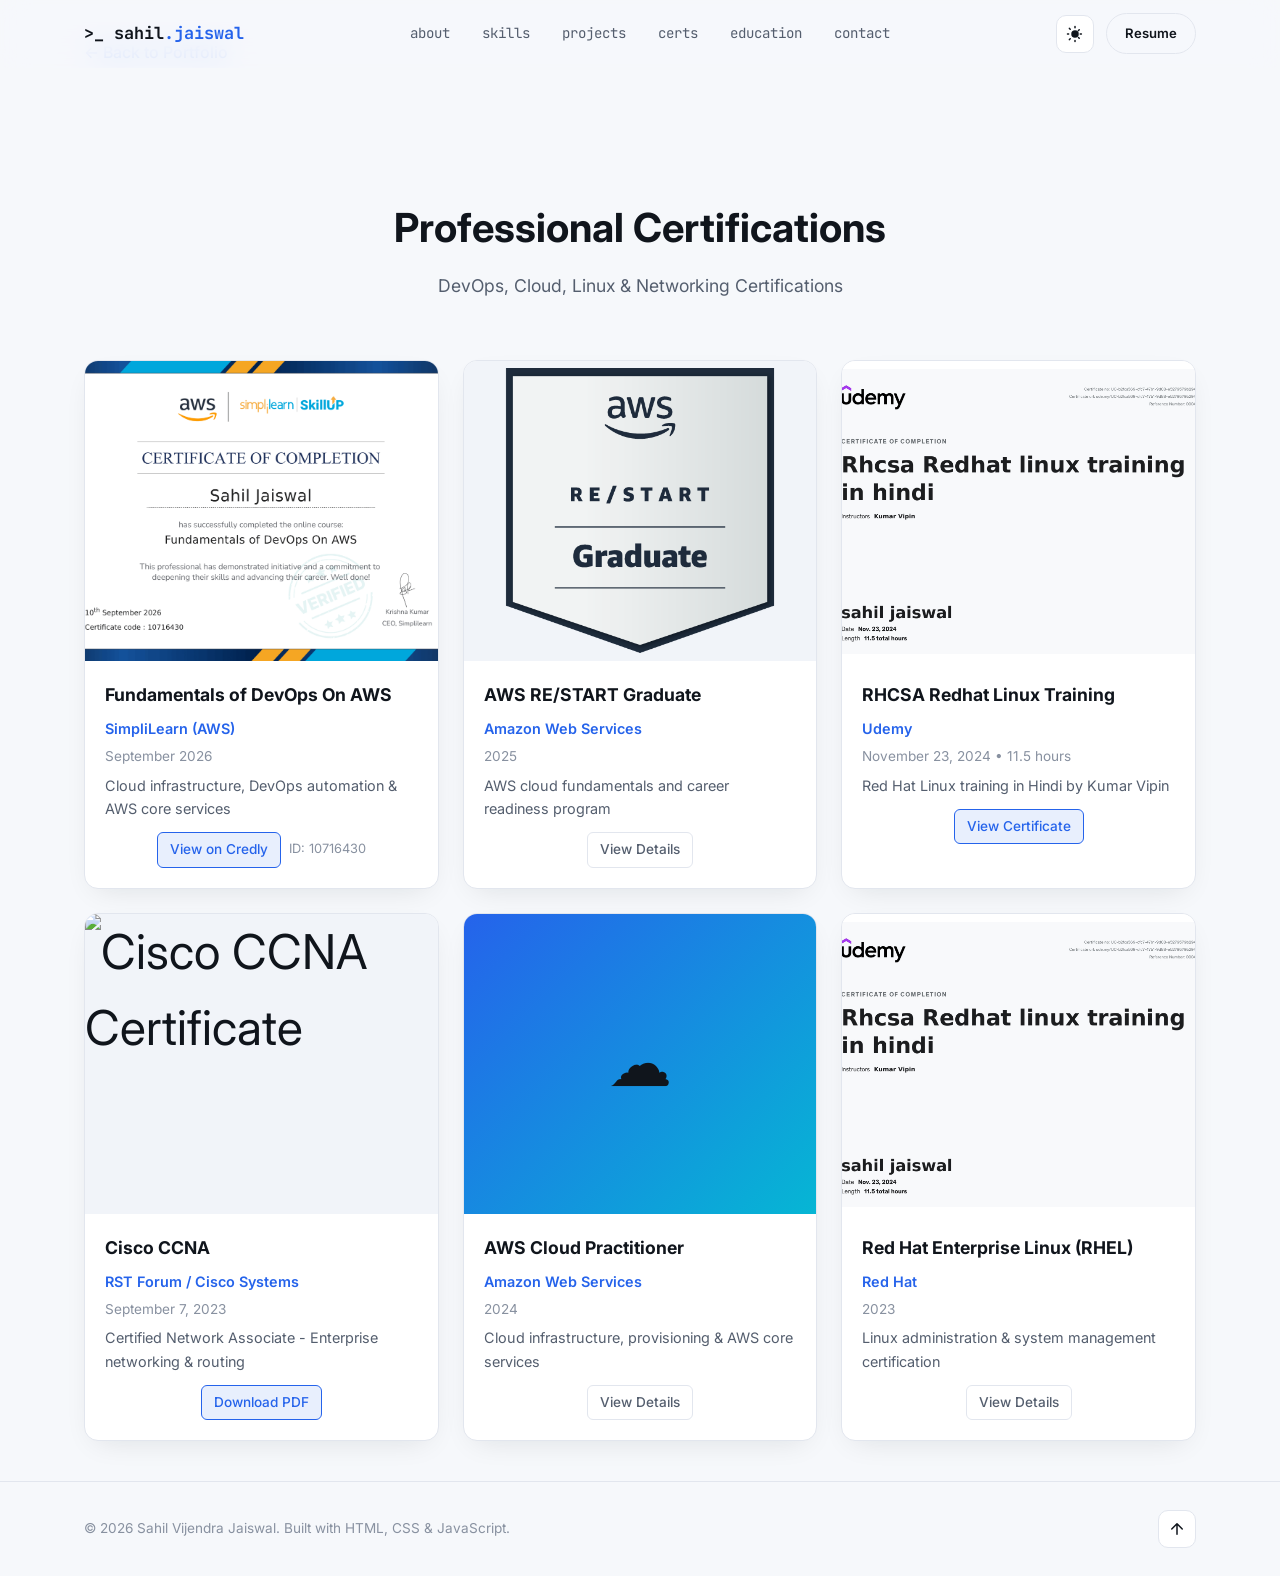
==== certificates.html @ f14d8844 "Create certificates gallery and resume update guide - Add certificates.html gallery page with all 6 " ====
<!DOCTYPE html>
<html lang="en">
<head>
<meta charset="UTF-8">
<meta name="viewport" content="width=device-width, initial-scale=1.0">
<title>Sahil Jaiswal | Certifications & Credentials</title>
<meta name="description" content="Professional certifications and credentials of Sahil Vijendra Jaiswal - DevOps Engineer, Cloud Engineer, Linux Administrator.">
<link rel="preconnect" href="https://fonts.googleapis.com">
<link rel="preconnect" href="https://fonts.gstatic.com" crossorigin>
<link href="https://fonts.googleapis.com/css2?family=JetBrains+Mono:wght@400;500;700&family=Inter:wght@400;500;600;700;800&display=swap" rel="stylesheet">
<link rel="stylesheet" href="css/style.css">
<link rel="icon" href="data:image/svg+xml,<svg xmlns=%22http://www.w3.org/2000/svg%22 viewBox=%220 0 100 100%22><text y=%22.9em%22 font-size=%2290%22>🎓</text></svg>">
<style>
  .cert-gallery { max-width: 1160px; margin: 0 auto; padding: 40px 24px; }
  .cert-hero { text-align: center; margin-bottom: 60px; padding-top: 100px; }
  .cert-hero h1 { font-size: 2.5rem; margin: 0 0 12px; color: var(--text); }
  .cert-hero p { color: var(--text-muted); font-size: 1.1rem; margin: 0; }
  .cert-items { display: grid; grid-template-columns: repeat(auto-fit, minmax(320px, 1fr)); gap: 24px; }
  .cert-item {
    background: var(--surface); border: 1px solid var(--border); border-radius: var(--radius);
    overflow: hidden; transition: transform var(--transition), box-shadow var(--transition);
    box-shadow: var(--shadow);
  }
  .cert-item:hover { transform: translateY(-8px); border-color: var(--accent); box-shadow: 0 20px 40px rgba(37,99,235,.15); }
  .cert-image { width: 100%; height: 300px; object-fit: cover; background: var(--surface-2); display: block; }
  .cert-info { padding: 20px; }
  .cert-info h3 { margin: 0 0 8px; font-size: 1.1rem; color: var(--text); }
  .cert-info p { margin: 0 0 6px; font-size: .9rem; color: var(--text-muted); }
  .cert-info .issuer { font-weight: 600; color: var(--accent); }
  .cert-info .date { font-size: .85rem; color: var(--text-faint); }
  .cert-links { display: flex; gap: 8px; margin-top: 12px; flex-wrap: wrap; }
  .cert-btn {
    display: inline-block; padding: 6px 12px; font-size: .85rem;
    background: var(--accent-soft); color: var(--accent); border: 1px solid var(--accent);
    border-radius: 6px; text-decoration: none; transition: all var(--transition);
    font-weight: 500;
  }
  .cert-btn:hover { background: var(--accent); color: var(--surface); }
  .cert-btn.secondary { background: transparent; border-color: var(--border); color: var(--text-muted); }
  .cert-btn.secondary:hover { background: var(--surface-2); border-color: var(--accent); color: var(--accent); }
  .back-link { display: inline-block; margin-bottom: 30px; color: var(--accent); text-decoration: none; font-weight: 500; }
  .back-link:hover { text-decoration: underline; }
  @media (max-width: 768px) {
    .cert-hero h1 { font-size: 1.8rem; }
    .cert-items { grid-template-columns: 1fr; }
  }
</style>
</head>
<body>

<div class="progress-bar" id="progressBar"></div>

<header class="nav" id="nav">
  <div class="nav-inner">
    <a href="index.html" class="logo">&gt;_ <span>sahil<span class="accent">.jaiswal</span></span></a>
    <nav class="nav-links" id="navLinks">
      <a href="index.html#about" class="nav-link">about</a>
      <a href="index.html#skills" class="nav-link">skills</a>
      <a href="index.html#projects" class="nav-link">projects</a>
      <a href="index.html#certifications" class="nav-link">certs</a>
      <a href="index.html#education" class="nav-link">education</a>
      <a href="index.html#contact" class="nav-link">contact</a>
    </nav>
    <div class="nav-actions">
      <button id="themeToggle" class="icon-btn" aria-label="Toggle theme" title="Toggle theme">
        <svg id="iconSun" viewBox="0 0 24 24" width="18" height="18"><path fill="currentColor" d="M12 4.5a1 1 0 0 1-1-1V2a1 1 0 0 1 2 0v1.5a1 1 0 0 1-1 1Zm0 15a1 1 0 0 1 1 1V22a1 1 0 0 1-2 0v-1.5a1 1 0 0 1 1-1ZM4.5 12a1 1 0 0 1-1 1H2a1 1 0 0 1 0-2h1.5a1 1 0 0 1 1 1Zm17 0a1 1 0 0 1-1 1H19a1 1 0 0 1 0-2h1.5a1 1 0 0 1 1 1ZM6.34 6.34a1 1 0 0 1-1.42 0L3.87 5.29a1 1 0 1 1 1.41-1.41l1.06 1.05a1 1 0 0 1 0 1.41Zm12.02 12.02a1 1 0 0 1-1.41 0l-1.06-1.05a1 1 0 0 1 1.41-1.41l1.06 1.05a1 1 0 0 1 0 1.41ZM6.34 17.66a1 1 0 0 1 0 1.41l-1.06 1.05a1 1 0 1 1-1.41-1.41l1.06-1.05a1 1 0 0 1 1.41 0Zm12.02-12.02a1 1 0 0 1 0 1.41l-1.06 1.05a1 1 0 1 1-1.41-1.41l1.06-1.05a1 1 0 0 1 1.41 0ZM12 7a5 5 0 1 1 0 10 5 5 0 0 1 0-10Z"/></svg>
        <svg id="iconMoon" viewBox="0 0 24 24" width="18" height="18" style="display:none"><path fill="currentColor" d="M21.75 15.25A9.5 9.5 0 0 1 8.75 2.25a.75.75 0 0 0-.9-.98A10.5 10.5 0 1 0 22.73 16.15a.75.75 0 0 0-.98-.9Z"/></svg>
      </button>
      <a href="assets/resume.pdf" class="btn btn-sm btn-outline" download>Resume</a>
      <button class="hamburger" id="hamburger" aria-label="Menu"><span></span><span></span><span></span></button>
    </div>
  </div>
</header>

<main class="cert-gallery">
  <a href="index.html" class="back-link">← Back to Portfolio</a>

  <div class="cert-hero">
    <h1>Professional Certifications</h1>
    <p>DevOps, Cloud, Linux & Networking Certifications</p>
  </div>

  <div class="cert-items">
    <!-- 1. AWS DevOps -->
    <div class="cert-item">
      <img src="assets/aws-devops-fundamentals-simplilearn.png" alt="AWS DevOps Certificate" class="cert-image">
      <div class="cert-info">
        <h3>Fundamentals of DevOps On AWS</h3>
        <p class="issuer">SimpliLearn (AWS)</p>
        <p class="date">September 2026</p>
        <p>Cloud infrastructure, DevOps automation & AWS core services</p>
        <div class="cert-links">
          <a href="https://www.credly.com/users/sahiljaiswal24" target="_blank" class="cert-btn">View on Credly</a>
          <span style="font-size: 0.8rem; color: var(--text-faint); align-self: center;">ID: 10716430</span>
        </div>
      </div>
    </div>

    <!-- 2. AWS RE/START -->
    <div class="cert-item">
      <img src="assets/aws-restart-graduate-certificate.png" alt="AWS RE/START Certificate" class="cert-image">
      <div class="cert-info">
        <h3>AWS RE/START Graduate</h3>
        <p class="issuer">Amazon Web Services</p>
        <p class="date">2025</p>
        <p>AWS cloud fundamentals and career readiness program</p>
        <div class="cert-links">
          <a href="index.html#certifications" class="cert-btn secondary">View Details</a>
        </div>
      </div>
    </div>

    <!-- 3. Udemy RHCSA -->
    <div class="cert-item">
      <img src="assets/udemy-rhcsa-linux-training.jpg" alt="Udemy RHCSA Certificate" class="cert-image">
      <div class="cert-info">
        <h3>RHCSA Redhat Linux Training</h3>
        <p class="issuer">Udemy</p>
        <p class="date">November 23, 2024 • 11.5 hours</p>
        <p>Red Hat Linux training in Hindi by Kumar Vipin</p>
        <div class="cert-links">
          <a href="https://udemy.com/certificate/UC-b2fca569-cfc7-47b1-9d88-e5279579b294" target="_blank" class="cert-btn">View Certificate</a>
        </div>
      </div>
    </div>

    <!-- 4. Cisco CCNA -->
    <div class="cert-item">
      <img src="assets/cisco-ccna-certificate.pdf" alt="Cisco CCNA Certificate" style="background: var(--surface-2); display: flex; align-items: center; justify-content: center; font-size: 3rem;" class="cert-image">
      <div class="cert-info">
        <h3>Cisco CCNA</h3>
        <p class="issuer">RST Forum / Cisco Systems</p>
        <p class="date">September 7, 2023</p>
        <p>Certified Network Associate - Enterprise networking & routing</p>
        <div class="cert-links">
          <a href="assets/cisco-ccna-certificate.pdf" target="_blank" class="cert-btn">Download PDF</a>
        </div>
      </div>
    </div>

    <!-- 5. AWS Cloud Practitioner -->
    <div class="cert-item">
      <div class="cert-image" style="display: flex; align-items: center; justify-content: center; font-size: 4rem; background: linear-gradient(135deg, var(--accent), var(--accent-2));">☁️</div>
      <div class="cert-info">
        <h3>AWS Cloud Practitioner</h3>
        <p class="issuer">Amazon Web Services</p>
        <p class="date">2024</p>
        <p>Cloud infrastructure, provisioning & AWS core services</p>
        <div class="cert-links">
          <a href="index.html#certifications" class="cert-btn secondary">View Details</a>
        </div>
      </div>
    </div>

    <!-- 6. Red Hat RHEL -->
    <div class="cert-item">
      <img src="assets/rhel-certification.jpg" alt="Red Hat RHEL Certificate" class="cert-image">
      <div class="cert-info">
        <h3>Red Hat Enterprise Linux (RHEL)</h3>
        <p class="issuer">Red Hat</p>
        <p class="date">2023</p>
        <p>Linux administration & system management certification</p>
        <div class="cert-links">
          <a href="index.html#certifications" class="cert-btn secondary">View Details</a>
        </div>
      </div>
    </div>
  </div>

</main>

<footer class="footer">
  <div class="container footer-inner">
    <p>© <span id="year"></span> Sahil Vijendra Jaiswal. Built with HTML, CSS &amp; JavaScript.</p>
    <button id="backToTop" class="icon-btn" aria-label="Back to top">
      <svg viewBox="0 0 24 24" width="18" height="18"><path fill="currentColor" d="M12 4a1 1 0 0 1 .7.29l7 7a1 1 0 0 1-1.4 1.42L13 7.41V19a1 1 0 0 1-2 0V7.41l-5.3 5.3a1 1 0 0 1-1.4-1.42l7-7A1 1 0 0 1 12 4Z"/></svg>
    </button>
  </div>
</footer>

<script>
// Theme handling
const root = document.documentElement;
const themeToggle = document.getElementById('themeToggle');
const iconSun = document.getElementById('iconSun');
const iconMoon = document.getElementById('iconMoon');

function applyTheme(theme){
  root.setAttribute('data-theme', theme);
  localStorage.setItem('theme', theme);
  const isDark = theme === 'dark';
  iconSun.style.display = isDark ? 'none' : 'block';
  iconMoon.style.display = isDark ? 'block' : 'none';
}

(function initTheme(){
  const saved = localStorage.getItem('theme');
  const prefersDark = window.matchMedia('(prefers-color-scheme: dark)').matches;
  applyTheme(saved || (prefersDark ? 'dark' : 'light'));
})();

themeToggle.addEventListener('click', () => {
  const current = root.getAttribute('data-theme') === 'dark' ? 'dark' : 'light';
  applyTheme(current === 'dark' ? 'light' : 'dark');
});

// Mobile nav
const hamburger = document.getElementById('hamburger');
const navLinks = document.getElementById('navLinks');

hamburger.addEventListener('click', () => {
  hamburger.classList.toggle('open');
  navLinks.classList.toggle('open');
});

navLinks.querySelectorAll('a').forEach(a => {
  a.addEventListener('click', () => {
    hamburger.classList.remove('open');
    navLinks.classList.remove('open');
  });
});

// Progress bar
const progressBar = document.getElementById('progressBar');
document.addEventListener('scroll', () => {
  const scrollTop = window.scrollY;
  const docHeight = document.documentElement.scrollHeight - window.innerHeight;
  progressBar.style.width = (docHeight > 0 ? (scrollTop / docHeight) * 100 : 0) + '%';
}, { passive: true });

// Footer year
document.getElementById('year').textContent = new Date().getFullYear();

// Back to top
document.getElementById('backToTop').addEventListener('click', () => {
  window.scrollTo({ top: 0, behavior: 'smooth' });
});
</script>

</body>
</html>
---- css/style.css ----
/* ================= Design Tokens ================= */
:root{
  --bg: #f6f8fb;
  --bg-alt: #eef1f6;
  --surface: #ffffff;
  --surface-2: #f1f4f9;
  --border: #e2e6ee;
  --text: #10151c;
  --text-muted: #545e6e;
  --text-faint: #8891a0;
  --accent: #2563eb;
  --accent-2: #06b6d4;
  --accent-soft: rgba(37,99,235,.1);
  --code: #7c3aed;
  --shadow: 0 10px 30px -12px rgba(16,21,28,.12);
  --radius: 14px;
  --radius-sm: 8px;
  --font-sans: 'Inter', system-ui, -apple-system, Segoe UI, sans-serif;
  --font-mono: 'JetBrains Mono', ui-monospace, SFMono-Regular, Menlo, monospace;
  --nav-h: 68px;
  --transition: .25s cubic-bezier(.4,0,.2,1);
}

:root[data-theme="dark"]{
  --bg: #0a0e14;
  --bg-alt: #0d1219;
  --surface: #121824;
  --surface-2: #161d2b;
  --border: #232b3a;
  --text: #e7ecf5;
  --text-muted: #9aa5b6;
  --text-faint: #626d80;
  --accent: #4f8dff;
  --accent-2: #22d3ee;
  --accent-soft: rgba(79,141,255,.14);
  --code: #a78bfa;
  --shadow: 0 20px 45px -20px rgba(0,0,0,.55);
}

@media (prefers-color-scheme: dark){
  :root:not([data-theme="light"]){
    --bg: #0a0e14;
    --bg-alt: #0d1219;
    --surface: #121824;
    --surface-2: #161d2b;
    --border: #232b3a;
    --text: #e7ecf5;
    --text-muted: #9aa5b6;
    --text-faint: #626d80;
    --accent: #4f8dff;
    --accent-2: #22d3ee;
    --accent-soft: rgba(79,141,255,.14);
    --code: #a78bfa;
    --shadow: 0 20px 45px -20px rgba(0,0,0,.55);
  }
}

*,*::before,*::after{ box-sizing: border-box; }
html{ scroll-behavior: smooth; }
body{
  margin:0;
  background: var(--bg);
  color: var(--text);
  font-family: var(--font-sans);
  line-height: 1.6;
  -webkit-font-smoothing: antialiased;
  transition: background var(--transition), color var(--transition);
}
img{ max-width:100%; display:block; }
a{ color: inherit; text-decoration: none; }
.container{ max-width: 1160px; margin: 0 auto; padding: 0 24px; }
strong{ color: var(--text); font-weight: 600; }

/* ================= Progress bar ================= */
.progress-bar{
  position: fixed; top:0; left:0; height:3px; width:0%;
  background: linear-gradient(90deg, var(--accent), var(--accent-2));
  z-index: 1000; transition: width .1s linear;
}

/* ================= Nav ================= */
.nav{
  position: fixed; top:0; left:0; right:0; z-index: 900;
  height: var(--nav-h);
  background: color-mix(in srgb, var(--bg) 78%, transparent);
  backdrop-filter: blur(14px) saturate(1.4);
  border-bottom: 1px solid transparent;
  transition: border-color var(--transition), background var(--transition);
}
.nav.scrolled{ border-bottom-color: var(--border); }
.nav-inner{
  max-width: 1160px; margin: 0 auto; padding: 0 24px; height: 100%;
  display:flex; align-items:center; justify-content:space-between; gap: 24px;
}
.logo{
  font-family: var(--font-mono); font-weight: 700; font-size: 1.05rem;
  color: var(--text); white-space: nowrap;
}
.logo .accent{ color: var(--accent); }
.nav-links{ display:flex; gap: 28px; }
.nav-link{
  font-family: var(--font-mono); font-size: .88rem; color: var(--text-muted);
  position: relative; padding: 6px 2px; transition: color var(--transition);
}
.nav-link::after{
  content:''; position:absolute; left:0; right:0; bottom:0; height:2px;
  background: var(--accent); transform: scaleX(0); transform-origin: left;
  transition: transform var(--transition);
}
.nav-link:hover, .nav-link.active{ color: var(--text); }
.nav-link:hover::after, .nav-link.active::after{ transform: scaleX(1); }
.nav-actions{ display:flex; align-items:center; gap: 12px; }
.icon-btn{
  display:inline-flex; align-items:center; justify-content:center;
  width: 38px; height: 38px; border-radius: 10px;
  background: var(--surface); border: 1px solid var(--border);
  color: var(--text); cursor:pointer; transition: transform var(--transition), border-color var(--transition), background var(--transition);
}
.icon-btn:hover{ border-color: var(--accent); transform: translateY(-2px); }

.hamburger{
  display:none; flex-direction: column; justify-content:center; gap:5px;
  width: 38px; height: 38px; border-radius: 10px; border: 1px solid var(--border);
  background: var(--surface); cursor: pointer;
}
.hamburger span{ display:block; width: 18px; height: 2px; background: var(--text); margin: 0 auto; transition: var(--transition); }
.hamburger.open span:nth-child(1){ transform: translateY(7px) rotate(45deg); }
.hamburger.open span:nth-child(2){ opacity:0; }
.hamburger.open span:nth-child(3){ transform: translateY(-7px) rotate(-45deg); }

/* ================= Buttons ================= */
.btn{
  display:inline-flex; align-items:center; justify-content:center; gap:8px;
  padding: 13px 26px; border-radius: 999px; font-weight: 600; font-size: .93rem;
  border: 1px solid transparent; cursor:pointer; transition: transform var(--transition), box-shadow var(--transition), border-color var(--transition), background var(--transition), color var(--transition);
  white-space: nowrap;
}
.btn-sm{ padding: 9px 18px; font-size: .82rem; }
.btn-primary{
  background: linear-gradient(135deg, var(--accent), var(--accent-2));
  color: #fff; box-shadow: 0 8px 24px -8px var(--accent-soft);
}
.btn-primary:hover{ transform: translateY(-2px); box-shadow: 0 14px 30px -10px var(--accent-soft); }
.btn-outline{
  background: transparent; border-color: var(--border); color: var(--text);
}
.btn-outline:hover{ border-color: var(--accent); color: var(--accent); transform: translateY(-2px); }

/* ================= Hero ================= */
.hero{
  position: relative; min-height: 100vh; display:flex; align-items:center;
  padding-top: var(--nav-h); overflow: hidden;
}
.hero-bg{ position:absolute; inset:0; z-index:0; }
.grid-overlay{
  position:absolute; inset:0;
  background-image:
    linear-gradient(color-mix(in srgb, var(--border) 60%, transparent) 1px, transparent 1px),
    linear-gradient(90deg, color-mix(in srgb, var(--border) 60%, transparent) 1px, transparent 1px);
  background-size: 44px 44px;
  mask-image: radial-gradient(ellipse 80% 60% at 50% 30%, black 40%, transparent 100%);
}
.glow{ position:absolute; border-radius:50%; filter: blur(90px); opacity:.35; }
.glow1{ width: 480px; height: 480px; background: var(--accent); top: -120px; left: -100px; }
.glow2{ width: 420px; height: 420px; background: var(--accent-2); bottom: -140px; right: -80px; }

.hero-inner{ position: relative; z-index: 1; max-width: 780px; }
.eyebrow{
  font-family: var(--font-mono); color: var(--accent); font-size: .95rem; margin: 0 0 14px;
}
.hero-title{
  font-size: clamp(2.4rem, 5.5vw, 4rem); line-height: 1.08; margin: 0 0 14px; font-weight: 800;
  letter-spacing: -0.02em;
}
.hero-sub{
  font-family: var(--font-mono); font-size: clamp(1.05rem, 2.2vw, 1.4rem);
  color: var(--text-muted); margin: 0 0 22px; min-height: 1.6em; font-weight: 500;
}
.hero-sub .typed{ color: var(--accent-2); }
.cursor{ color: var(--accent); animation: blink 1s step-end infinite; }
@keyframes blink{ 50%{ opacity: 0; } }
.hero-desc{ font-size: 1.05rem; color: var(--text-muted); max-width: 620px; margin: 0 0 34px; }
.hero-actions{ display:flex; gap: 16px; flex-wrap: wrap; margin-bottom: 34px; }
.hero-socials{ display:flex; gap: 16px; }
.hero-socials a{
  width: 42px; height: 42px; border-radius: 50%; display:flex; align-items:center; justify-content:center;
  background: var(--surface); border: 1px solid var(--border); color: var(--text-muted);
  transition: var(--transition);
}
.hero-socials a:hover{ color: var(--accent); border-color: var(--accent); transform: translateY(-3px); }

.scroll-cue{
  position:absolute; bottom: 36px; left: 50%; transform: translateX(-50%);
  width: 26px; height: 42px; border: 2px solid var(--border); border-radius: 20px;
  display:flex; justify-content:center; padding-top: 8px;
}
.scroll-cue span{ width:4px; height:8px; border-radius:2px; background: var(--accent); animation: scrollcue 1.6s ease infinite; }
@keyframes scrollcue{ 0%{ opacity:1; transform: translateY(0);} 70%{opacity:0; transform: translateY(14px);} 100%{opacity:0;} }

/* ================= Sections ================= */
.section{ padding: 110px 0; position: relative; }
.section-alt{ background: var(--bg-alt); }
.section-tag{
  font-family: var(--font-mono); color: var(--accent); font-size: .85rem; margin: 0 0 10px; letter-spacing: .02em;
}
.section-title{
  font-size: clamp(1.7rem, 3.2vw, 2.4rem); margin: 0 0 48px; font-weight: 800; letter-spacing: -0.01em;
}

/* ================= reveal animation =================
   Elements are visible by default (no-JS / JS-failure safe).
   JS adds .pre-reveal on load to opt into the fade-up, then .in to play it. */
.reveal.pre-reveal, .project-card.pre-reveal, .cert-card.pre-reveal{
  opacity: 0; transform: translateY(24px); transition: opacity .7s ease, transform .7s ease;
}
.reveal.pre-reveal.in, .project-card.pre-reveal.in, .cert-card.pre-reveal.in{
  opacity: 1; transform: translateY(0);
}

/* ================= About ================= */
.about-grid{ display:grid; grid-template-columns: 1.5fr 1fr; gap: 56px; align-items:start; }
.about-text p{ color: var(--text-muted); margin: 0 0 18px; }
.about-stats{ display:grid; grid-template-columns: 1fr 1fr; gap: 16px; }
.stat-card{
  background: var(--surface); border: 1px solid var(--border); border-radius: var(--radius);
  padding: 22px; display:flex; flex-direction: column; gap: 4px; box-shadow: var(--shadow);
}
.stat-num{ font-family: var(--font-mono); font-size: 2rem; font-weight: 700; color: var(--accent); }
.stat-label{ color: var(--text-muted); font-size: .85rem; }
.focus-tags{ grid-column: 1 / -1; display:flex; flex-wrap:wrap; gap: 8px; margin-top: 6px; }
.focus-tags span{
  font-family: var(--font-mono); font-size: .78rem; padding: 7px 12px; border-radius: 999px;
  background: var(--accent-soft); color: var(--accent); border: 1px solid color-mix(in srgb, var(--accent) 30%, transparent);
}

/* ================= Skills ================= */
.skills-grid{
  display:grid; grid-template-columns: repeat(auto-fit, minmax(280px, 1fr)); gap: 20px;
}
.skill-card{
  background: var(--surface); border: 1px solid var(--border); border-radius: var(--radius);
  padding: 26px; box-shadow: var(--shadow); transition: transform var(--transition), border-color var(--transition);
}
.skill-card:hover{ transform: translateY(-4px); border-color: var(--accent); }
.skill-card-head{ display:flex; align-items:center; gap: 12px; margin-bottom: 16px; }
.skill-icon{
  width: 38px; height: 38px; border-radius: 10px; display:flex; align-items:center; justify-content:center;
  background: var(--accent-soft); font-size: 1.15rem; flex-shrink: 0;
}
.skill-card h3{ margin: 0; font-size: 1.05rem; }
.skill-tags{ display:flex; flex-wrap: wrap; gap: 7px; }
.skill-tags span{
  font-family: var(--font-mono); font-size: .74rem; padding: 5px 10px; border-radius: 6px;
  background: var(--surface-2); color: var(--text-muted); border: 1px solid var(--border);
}

/* ================= Projects ================= */
.projects-grid{ display:grid; grid-template-columns: repeat(auto-fit, minmax(320px, 1fr)); gap: 26px; }
.project-card{
  background: var(--surface); border: 1px solid var(--border); border-radius: var(--radius);
  padding: 28px; box-shadow: var(--shadow); display:flex; flex-direction: column; gap: 16px;
  transition: transform var(--transition), border-color var(--transition);
}
.project-card:hover{ transform: translateY(-6px); border-color: var(--accent); }
.project-top{ display:flex; align-items:flex-start; justify-content:space-between; gap: 12px; }
.project-icon{ font-size: 1.6rem; }
.project-card h3{ margin: 0 0 6px; font-size: 1.2rem; }
.project-sub{ color: var(--text-faint); font-size: .85rem; font-family: var(--font-mono); }
.project-card p.project-desc{ color: var(--text-muted); font-size: .92rem; margin: 0; }
.project-tech{ display:flex; flex-wrap: wrap; gap: 7px; }
.project-tech span{
  font-family: var(--font-mono); font-size: .72rem; padding: 4px 9px; border-radius: 6px;
  background: color-mix(in srgb, var(--code) 12%, transparent); color: var(--code);
}
.project-features{ margin: 0; padding-left: 18px; color: var(--text-muted); font-size: .86rem; display:grid; gap: 4px; }
.project-more{ border-top: 1px dashed var(--border); padding-top: 14px; margin-top: -4px; }
.project-arch{
  font-family: var(--font-mono); font-size: .78rem; color: var(--text-muted);
  background: var(--surface-2); border: 1px solid var(--border); border-radius: var(--radius-sm);
  padding: 10px 12px; line-height: 1.7; margin: 0 0 14px;
}
.project-arch strong{ color: var(--text); font-family: var(--font-sans); }
.project-resp-title{ margin: 0 0 6px; font-size: .88rem; }
.project-toggle{
  align-self: flex-start; background: none; border: none; color: var(--accent);
  font-family: var(--font-mono); font-size: .82rem; font-weight: 600; cursor: pointer;
  padding: 4px 0; display:flex; align-items:center; gap: 6px;
}
.project-toggle:hover{ text-decoration: underline; }

/* ================= Certifications ================= */
.cert-grid{ display:grid; grid-template-columns: repeat(auto-fit, minmax(260px, 1fr)); gap: 20px; }
.cert-card{
  background: var(--surface); border: 1px solid var(--border); border-radius: var(--radius);
  padding: 26px; box-shadow: var(--shadow); text-align:center; transition: transform var(--transition), border-color var(--transition);
}
.cert-card:hover{ transform: translateY(-4px); border-color: var(--accent); }
.cert-badge{
  width: 56px; height: 56px; margin: 0 auto 14px; border-radius: 50%;
  background: linear-gradient(135deg, var(--accent), var(--accent-2));
  display:flex; align-items:center; justify-content:center; font-size: 1.4rem;
}
.cert-card h3{ margin: 0 0 6px; font-size: 1rem; }
.cert-card p{ margin: 0 0 8px; color: var(--text-muted); font-size: .85rem; }
.cert-issuer{ font-size: .8rem; color: var(--text-faint); }
.cert-date{ font-size: .8rem; color: var(--text-faint); font-weight: 500; }
.cert-id{ font-size: .75rem; color: var(--text-faint); font-family: var(--font-mono); }
.cert-links{ display: flex; gap: 8px; justify-content: center; flex-wrap: wrap; margin-top: 12px; }
.cert-link{
  display: inline-block; padding: 6px 12px; font-size: .8rem;
  background: var(--accent-soft); color: var(--accent); border-radius: var(--radius-sm);
  border: 1px solid transparent; transition: all var(--transition);
  font-weight: 500;
}
.cert-link:hover{ background: var(--accent); color: var(--surface); border-color: var(--accent); }

/* ================= Education timeline ================= */
.timeline{ position: relative; max-width: 720px; padding-left: 8px; }
.timeline::before{
  content:''; position:absolute; left: 9px; top: 6px; bottom: 6px; width: 2px;
  background: var(--border);
}
.timeline-item{ position: relative; padding-left: 40px; margin-bottom: 34px; }
.timeline-item:last-child{ margin-bottom: 0; }
.timeline-dot{
  position:absolute; left: 0; top: 4px; width: 20px; height: 20px; border-radius: 50%;
  background: var(--surface); border: 3px solid var(--accent);
}
.timeline-content h3{ margin: 0 0 6px; font-size: 1.1rem; }
.timeline-meta{ margin: 2px 0; color: var(--text-muted); font-size: .88rem; font-family: var(--font-mono); }

/* ================= Contact ================= */
.contact-lead{ color: var(--text-muted); max-width: 640px; margin: 0 0 44px; }
.contact-grid{ display:grid; grid-template-columns: repeat(auto-fit, minmax(220px, 1fr)); gap: 18px; }
.contact-card{
  background: var(--surface); border: 1px solid var(--border); border-radius: var(--radius);
  padding: 24px; display:flex; flex-direction: column; gap: 6px; box-shadow: var(--shadow);
  transition: transform var(--transition), border-color var(--transition);
}
.contact-card:not(.contact-card-static):hover{ transform: translateY(-4px); border-color: var(--accent); }
.contact-icon{ font-size: 1.5rem; }
.contact-label{ font-family: var(--font-mono); font-size: .78rem; color: var(--text-faint); text-transform: uppercase; letter-spacing: .04em; }
.contact-value{ font-weight: 600; word-break: break-word; }

/* ================= Footer ================= */
.footer{ border-top: 1px solid var(--border); padding: 28px 0; }
.footer-inner{ display:flex; align-items:center; justify-content:space-between; gap: 16px; }
.footer p{ margin:0; color: var(--text-faint); font-size: .85rem; }

/* ================= Responsive ================= */
@media (max-width: 900px){
  .about-grid{ grid-template-columns: 1fr; }
}

@media (max-width: 760px){
  .nav-links{
    position: fixed; top: var(--nav-h); left:0; right:0; flex-direction: column;
    background: var(--bg); border-bottom: 1px solid var(--border);
    padding: 18px 24px; gap: 18px; transform: translateY(-130%); opacity: 0;
    transition: transform var(--transition), opacity var(--transition);
  }
  .nav-links.open{ transform: translateY(0); opacity: 1; }
  .hamburger{ display:flex; }
  .nav-actions a.btn-sm{ display:none; }
  .section{ padding: 80px 0; }
  .about-stats{ grid-template-columns: 1fr 1fr; }
}

@media (max-width: 480px){
  .hero-actions{ flex-direction: column; align-items: stretch; }
  .footer-inner{ flex-direction: column; text-align:center; }
}
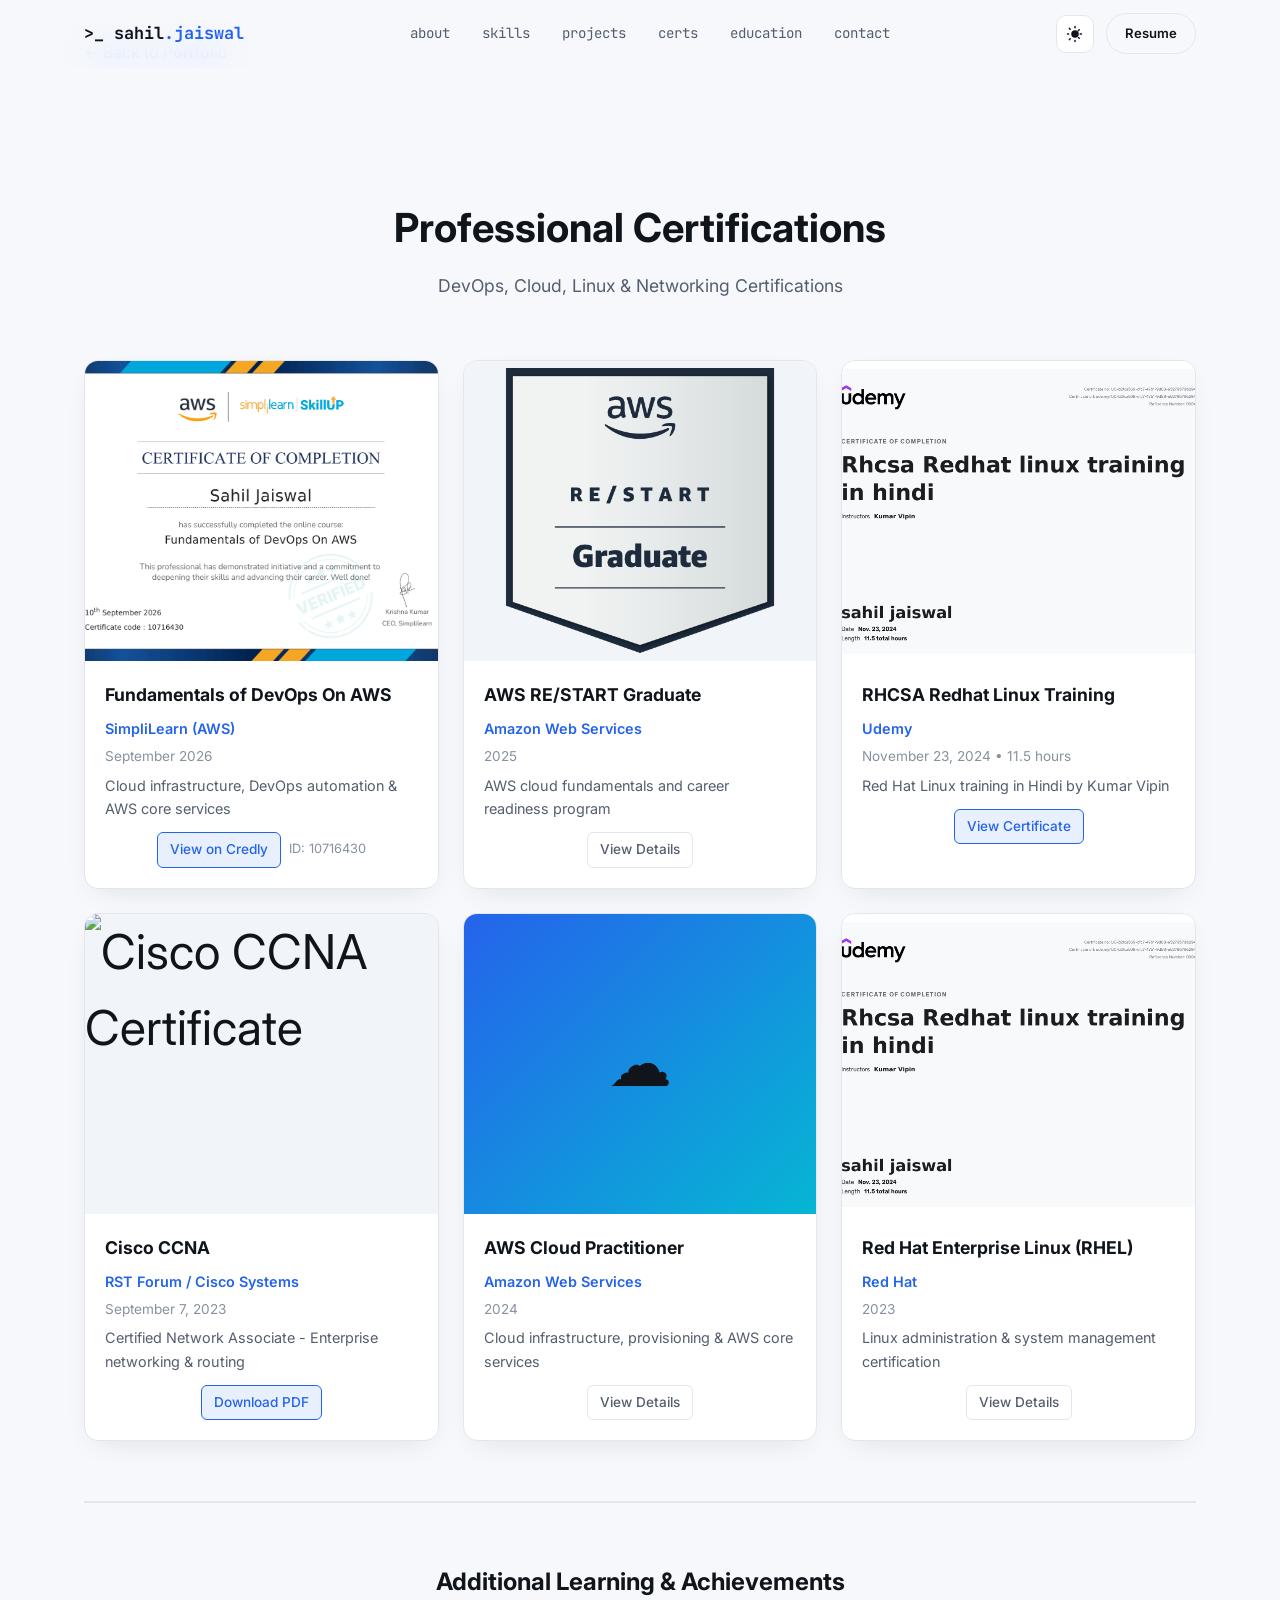
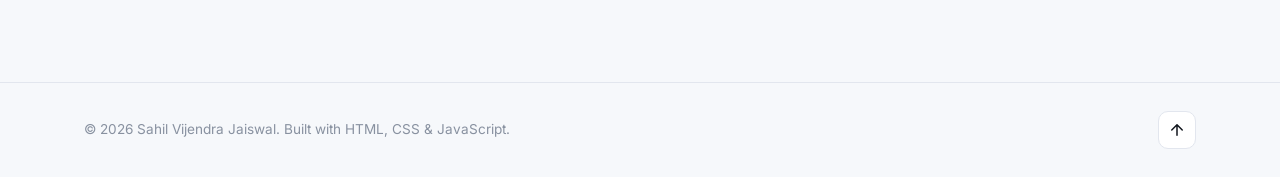
==== commit aff4909e: "Add template and guide for adding more certificates - Add certificate template section to certificat" ====
--- a/certificates.html
+++ b/certificates.html
@@ -165,6 +165,33 @@
         </div>
       </div>
     </div>
+
+    <!-- 7. ADDITIONAL CERTIFICATES (Template - Add more here) -->
+    <!--
+    TEMPLATE: Copy this block to add more certificates
+
+    <div class="cert-item">
+      <img src="assets/certificate-image.png" alt="Certificate Name" class="cert-image">
+      <div class="cert-info">
+        <h3>Certificate Name</h3>
+        <p class="issuer">Issuing Organization</p>
+        <p class="date">Month Year</p>
+        <p>Brief description of the certification</p>
+        <div class="cert-links">
+          <a href="https://verification-link.com" target="_blank" class="cert-btn">View Certificate</a>
+        </div>
+      </div>
+    </div>
+    -->
+
+  </div>
+
+  <!-- ADDITIONAL CERTIFICATES SECTION -->
+  <div style="margin-top: 60px; padding-top: 40px; border-top: 2px solid var(--border);">
+    <h2 style="text-align: center; margin-bottom: 40px; color: var(--text);">Additional Learning & Achievements</h2>
+    <div class="cert-items">
+      <!-- Add certificate items here using template above -->
+    </div>
   </div>
 
 </main>
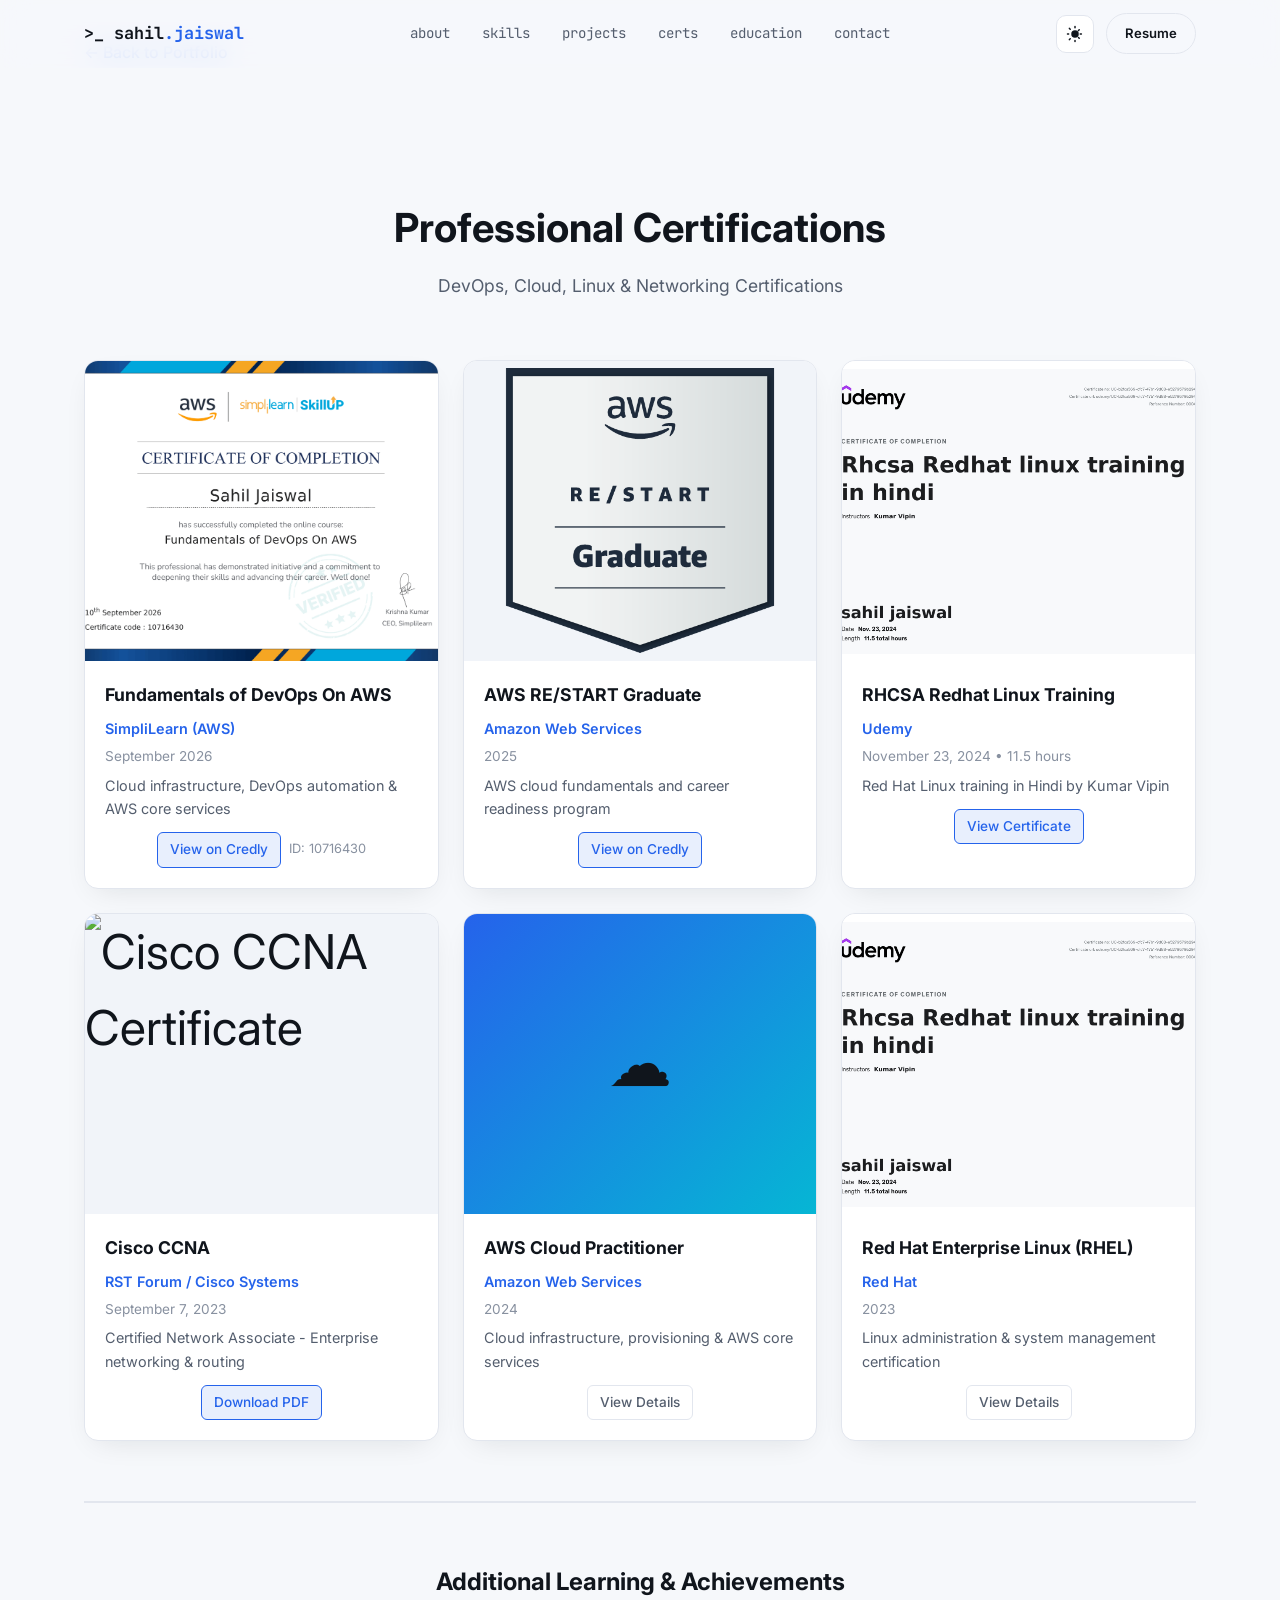
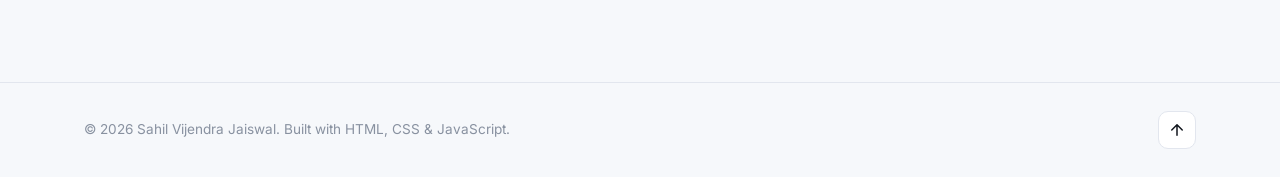
==== commit 6bf6f0c8: "Add AWS RE/START Graduate Credly badge verification link - Add Credly badge link to AWS RE/START Gra" ====
--- a/certificates.html
+++ b/certificates.html
@@ -105,7 +105,7 @@
         <p class="date">2025</p>
         <p>AWS cloud fundamentals and career readiness program</p>
         <div class="cert-links">
-          <a href="index.html#certifications" class="cert-btn secondary">View Details</a>
+          <a href="https://www.credly.com/badges/c5d1c70b-08ac-49ef-aea1-fdc23129df0c/public_url" target="_blank" class="cert-btn">View on Credly</a>
         </div>
       </div>
     </div>
--- a/css/style.css
+++ b/css/style.css
@@ -314,6 +314,12 @@
 }
 .cert-link:hover{ background: var(--accent); color: var(--surface); border-color: var(--accent); }
 
+.cert-cta{ animation: fadeInUp .8s ease-out .3s both; }
+@keyframes fadeInUp{
+  from{ opacity: 0; transform: translateY(20px); }
+  to{ opacity: 1; transform: translateY(0); }
+}
+
 /* ================= Education timeline ================= */
 .timeline{ position: relative; max-width: 720px; padding-left: 8px; }
 .timeline::before{
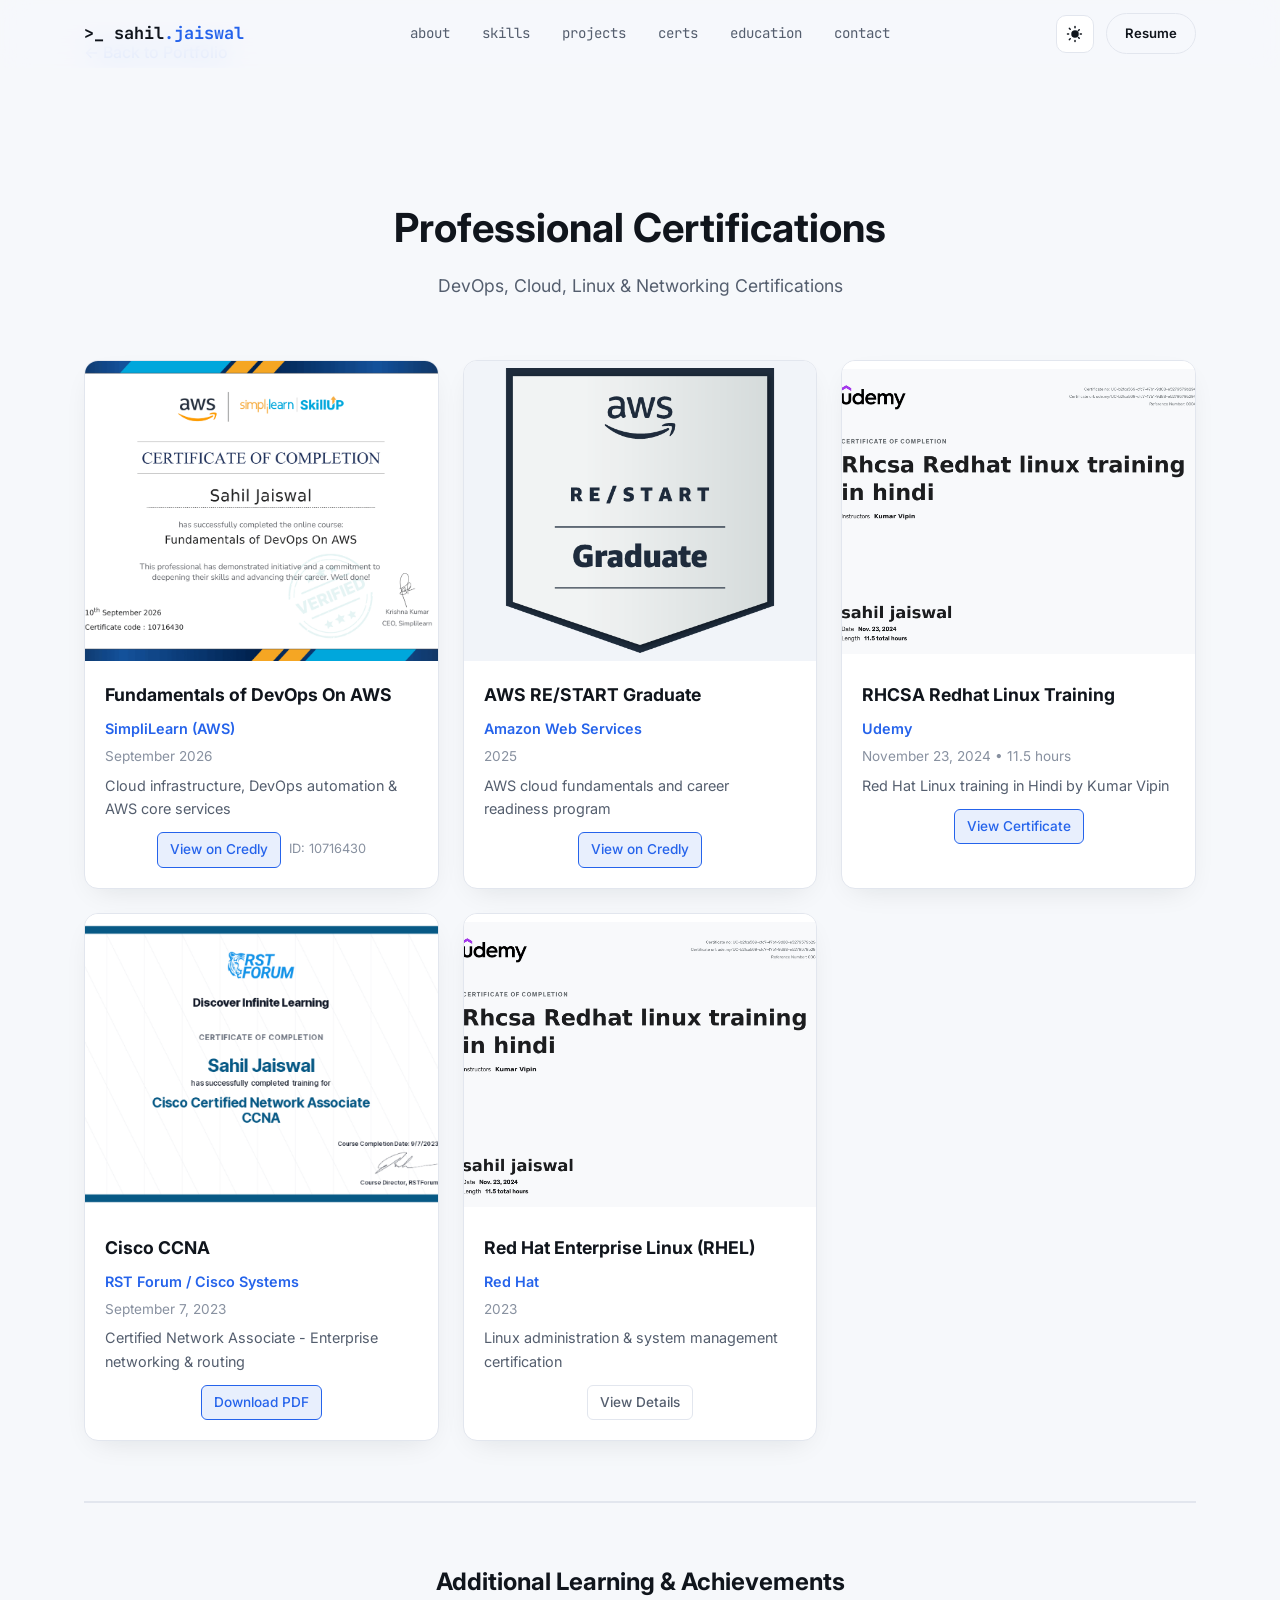
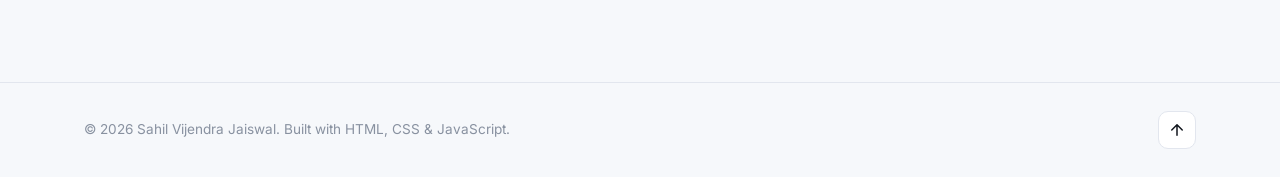
==== commit d53e3198: "Update certificates gallery with CCNA image and cleanup - Rename cisco-ccna-certificate-1.png to cis" ====
--- a/certificates.html
+++ b/certificates.html
@@ -126,7 +126,7 @@
 
     <!-- 4. Cisco CCNA -->
     <div class="cert-item">
-      <img src="assets/cisco-ccna-certificate.pdf" alt="Cisco CCNA Certificate" style="background: var(--surface-2); display: flex; align-items: center; justify-content: center; font-size: 3rem;" class="cert-image">
+      <img src="assets/cisco-ccna-certificate.png" alt="Cisco CCNA Certificate" class="cert-image">
       <div class="cert-info">
         <h3>Cisco CCNA</h3>
         <p class="issuer">RST Forum / Cisco Systems</p>
@@ -134,20 +134,6 @@
         <p>Certified Network Associate - Enterprise networking & routing</p>
         <div class="cert-links">
           <a href="assets/cisco-ccna-certificate.pdf" target="_blank" class="cert-btn">Download PDF</a>
-        </div>
-      </div>
-    </div>
-
-    <!-- 5. AWS Cloud Practitioner -->
-    <div class="cert-item">
-      <div class="cert-image" style="display: flex; align-items: center; justify-content: center; font-size: 4rem; background: linear-gradient(135deg, var(--accent), var(--accent-2));">☁️</div>
-      <div class="cert-info">
-        <h3>AWS Cloud Practitioner</h3>
-        <p class="issuer">Amazon Web Services</p>
-        <p class="date">2024</p>
-        <p>Cloud infrastructure, provisioning & AWS core services</p>
-        <div class="cert-links">
-          <a href="index.html#certifications" class="cert-btn secondary">View Details</a>
         </div>
       </div>
     </div>
